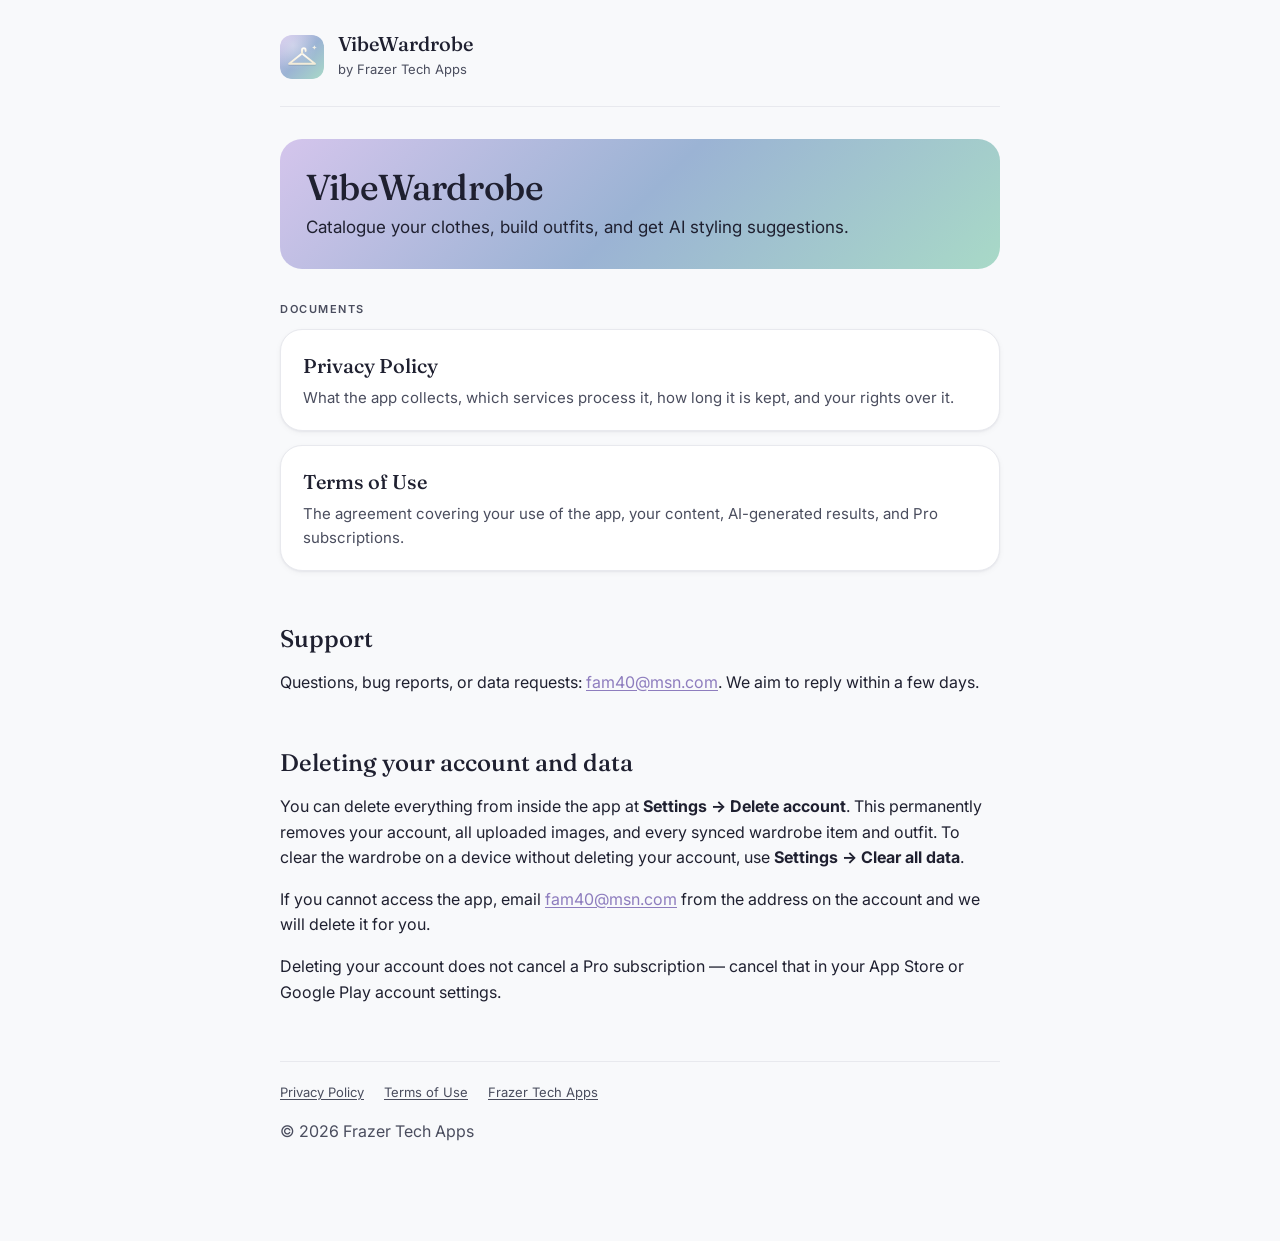
==== vibewardrobe/index.html @ 7912d41c "Publish VibeWardrobe legal documents as GitHub Pages Sets frazertechapps up as the document site for" ====
<!DOCTYPE html>
<html lang="en-GB">
<head>
<meta charset="utf-8">
<meta name="viewport" content="width=device-width, initial-scale=1">
<title>VibeWardrobe — Legal &amp; Support</title>
<meta name="description" content="Privacy policy, terms of use, and support contact for the VibeWardrobe app.">
<link rel="icon" href="../assets/vibewardrobe-icon.svg" type="image/svg+xml">
<link rel="alternate icon" href="../assets/vibewardrobe-icon-64.png">
<link rel="preconnect" href="https://fonts.googleapis.com">
<link rel="preconnect" href="https://fonts.gstatic.com" crossorigin>
<link href="https://fonts.googleapis.com/css2?family=Fraunces:opsz,wght@9..144,400;9..144,500;9..144,600&family=Inter:wght@400;500;600&display=swap" rel="stylesheet">
<link rel="stylesheet" href="../assets/style.css">
</head>
<body>
<div class="wrap">

<header class="masthead">
  <img src="../assets/vibewardrobe-icon.svg" alt="">
  <div class="titles">
    <span class="app">VibeWardrobe</span>
    <span class="publisher">by Frazer Tech Apps</span>
  </div>
</header>

<div class="hero">
  <h1>VibeWardrobe</h1>
  <p>Catalogue your clothes, build outfits, and get AI styling suggestions.</p>
</div>

<p class="eyebrow">Documents</p>

<a class="card" href="./privacy.html">
  <span class="card-title">Privacy Policy</span>
  <p>What the app collects, which services process it, how long it is kept, and your rights over it.</p>
</a>

<a class="card" href="./terms.html">
  <span class="card-title">Terms of Use</span>
  <p>The agreement covering your use of the app, your content, AI-generated results, and Pro subscriptions.</p>
</a>

<h2>Support</h2>
<p>Questions, bug reports, or data requests: <a href="mailto:fam40@msn.com">fam40@msn.com</a>. We aim to reply within a few days.</p>

<h2>Deleting your account and data</h2>
<p>You can delete everything from inside the app at <strong>Settings → Delete account</strong>. This permanently removes your account, all uploaded images, and every synced wardrobe item and outfit. To clear the wardrobe on a device without deleting your account, use <strong>Settings → Clear all data</strong>.</p>
<p>If you cannot access the app, email <a href="mailto:fam40@msn.com">fam40@msn.com</a> from the address on the account and we will delete it for you.</p>
<p>Deleting your account does not cancel a Pro subscription — cancel that in your App Store or Google Play account settings.</p>

<footer class="footer">
  <nav>
    <a href="./privacy.html">Privacy Policy</a>
    <a href="./terms.html">Terms of Use</a>
    <a href="../">Frazer Tech Apps</a>
  </nav>
  <p>© 2026 Frazer Tech Apps</p>
</footer>

</div>
</body>
</html>
---- assets/style.css ----
/*
 * Shared styling for the Frazer Tech Apps document site.
 *
 * Palette and type scale follow the VibeWardrobe brand reference
 * (rork-vibewardrobe/BRANDING.md). Fonts are loaded from Google Fonts
 * where available and fall back to system faces everywhere else, so the
 * pages stay readable offline and in App Store review tooling.
 */

:root {
  color-scheme: light dark;

  --vw-lavender-300: #B8A9D9;
  --vw-lavender-500: #8E7DBE;
  --vw-lavender-700: #6A5C95;
  --vw-mint-200: #B8DDD0;
  --vw-cream-50: #FFFDF7;
  --vw-cream-100: #F5EFE0;

  --vw-ink: #1F2030;
  --vw-slate: #4A4D5E;
  --vw-cloud: #E8E9EE;
  --vw-snow: #F8F9FB;
  --vw-white: #FFFFFF;

  --vw-font-display: "Fraunces", "Cormorant Garamond", Georgia, serif;
  --vw-font-body: "Inter", system-ui, -apple-system, "Segoe UI", Roboto, sans-serif;

  --vw-bg: var(--vw-snow);
  --vw-surface: var(--vw-white);
  --vw-text: var(--vw-ink);
  --vw-text-muted: var(--vw-slate);
  --vw-border: var(--vw-cloud);
  --vw-accent: var(--vw-lavender-500);
  --vw-gradient: linear-gradient(135deg, #D4C5EC 0%, #9BB3D4 50%, #A8D9C7 100%);

  --vw-r-md: 14px;
  --vw-r-lg: 22px;
  --vw-r-pill: 999px;
  --vw-shadow-1: 0 1px 2px rgba(31, 32, 48, .06), 0 2px 6px rgba(31, 32, 48, .04);
}

@media (prefers-color-scheme: dark) {
  :root {
    --vw-bg: #14151E;
    --vw-surface: #1F2030;
    --vw-text: #F5EFE0;
    --vw-text-muted: #A8AAB8;
    --vw-border: #2D2E3F;
    --vw-accent: var(--vw-lavender-300);
    --vw-gradient: linear-gradient(135deg, #3A3450 0%, #2A3A52 50%, #2D4A44 100%);
    --vw-shadow-1: 0 1px 2px rgba(0, 0, 0, .3), 0 2px 6px rgba(0, 0, 0, .2);
  }
}

*, *::before, *::after { box-sizing: border-box; }

body {
  margin: 0;
  font-family: var(--vw-font-body);
  font-size: 16px;
  line-height: 1.6;
  color: var(--vw-text);
  background: var(--vw-bg);
  -webkit-font-smoothing: antialiased;
}

.wrap {
  max-width: 760px;
  margin: 0 auto;
  padding: 32px 20px 80px;
}

/* ---------- Header ---------- */

.masthead {
  display: flex;
  align-items: center;
  gap: 14px;
  padding-bottom: 24px;
  margin-bottom: 32px;
  border-bottom: 1px solid var(--vw-border);
}

.masthead img {
  width: 44px;
  height: 44px;
  border-radius: 12px;
  flex-shrink: 0;
}

.masthead .titles { min-width: 0; }

.masthead .app {
  font-family: var(--vw-font-display);
  font-size: 20px;
  font-weight: 500;
  line-height: 1.2;
  display: block;
}

.masthead .publisher {
  font-size: 13px;
  color: var(--vw-text-muted);
}

.masthead a { color: inherit; text-decoration: none; }
.masthead a:hover { color: var(--vw-accent); }

/* ---------- Typography ---------- */

h1 {
  font-family: var(--vw-font-display);
  font-size: 36px;
  font-weight: 500;
  line-height: 1.15;
  letter-spacing: -0.01em;
  margin: 0 0 8px;
}

h2 {
  font-family: var(--vw-font-display);
  font-size: 24px;
  font-weight: 500;
  line-height: 1.25;
  margin: 2.2em 0 0.6em;
}

h3 {
  font-family: var(--vw-font-body);
  font-size: 17px;
  font-weight: 600;
  margin: 1.8em 0 0.4em;
}

p, li { font-size: 16px; }
ul, ol { padding-left: 22px; }
li { margin-bottom: 6px; }

a { color: var(--vw-accent); text-underline-offset: 2px; }
a:hover { color: var(--vw-lavender-700); }

@media (prefers-color-scheme: dark) {
  a:hover { color: var(--vw-cream-100); }
}

.updated {
  color: var(--vw-text-muted);
  font-size: 13px;
  margin: 0 0 28px;
}

.lede {
  font-size: 18px;
  line-height: 1.55;
  color: var(--vw-text);
}

.eyebrow {
  font-size: 11px;
  font-weight: 600;
  letter-spacing: 0.14em;
  text-transform: uppercase;
  color: var(--vw-text-muted);
  margin: 0 0 10px;
}

/* ---------- Tables ---------- */

.table-scroll {
  overflow-x: auto;
  margin: 20px 0;
  border: 1px solid var(--vw-border);
  border-radius: var(--vw-r-md);
  background: var(--vw-surface);
}

table {
  border-collapse: collapse;
  width: 100%;
  min-width: 520px;
  font-size: 15px;
}

th, td {
  text-align: left;
  padding: 12px 14px;
  border-bottom: 1px solid var(--vw-border);
  vertical-align: top;
}

th {
  font-weight: 600;
  font-size: 13px;
  letter-spacing: 0.02em;
  color: var(--vw-text-muted);
}

tr:last-child td { border-bottom: none; }

/* ---------- Cards ---------- */

.card {
  display: block;
  padding: 20px 22px;
  border: 1px solid var(--vw-border);
  border-radius: var(--vw-r-lg);
  background: var(--vw-surface);
  box-shadow: var(--vw-shadow-1);
  text-decoration: none;
  color: inherit;
  margin-bottom: 14px;
}

a.card:hover { border-color: var(--vw-accent); }

.card .card-title {
  font-family: var(--vw-font-display);
  font-size: 20px;
  font-weight: 500;
  display: block;
  margin-bottom: 4px;
}

.card p { margin: 0; color: var(--vw-text-muted); font-size: 15px; }

.hero {
  background: var(--vw-gradient);
  border-radius: var(--vw-r-lg);
  padding: 28px 26px;
  margin-bottom: 32px;
  color: var(--vw-ink);
}

@media (prefers-color-scheme: dark) {
  .hero { color: var(--vw-cream-100); }
}

.hero h1 { margin-bottom: 6px; }
.hero p { margin: 0; font-size: 17px; }

/* ---------- Footer ---------- */

.footer {
  margin-top: 56px;
  padding-top: 20px;
  border-top: 1px solid var(--vw-border);
  font-size: 13px;
  color: var(--vw-text-muted);
}

.footer a { color: var(--vw-text-muted); }
.footer nav { margin-bottom: 8px; }
.footer nav a { margin-right: 16px; }

@media (max-width: 480px) {
  h1 { font-size: 30px; }
  h2 { font-size: 21px; }
  .wrap { padding: 24px 16px 64px; }
}
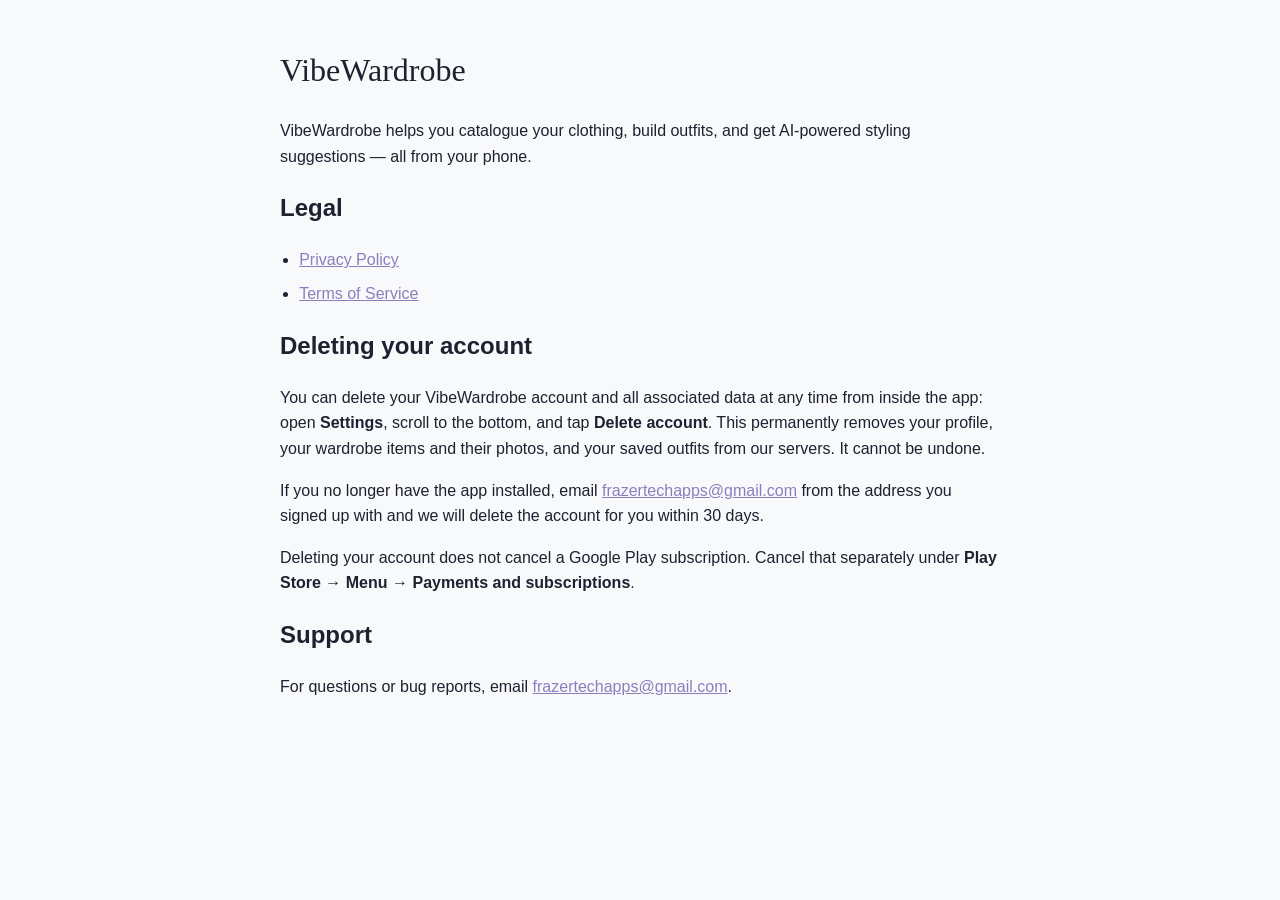
==== commit 92bdefbe: "Add VibeWardrobe support, privacy and terms pages Copied from rork-vibewardrobe/docs so the public p" ====
--- a/vibewardrobe/index.html
+++ b/vibewardrobe/index.html
@@ -1,62 +1,36 @@
 <!DOCTYPE html>
-<html lang="en-GB">
+<html lang="en">
 <head>
 <meta charset="utf-8">
 <meta name="viewport" content="width=device-width, initial-scale=1">
-<title>VibeWardrobe — Legal &amp; Support</title>
-<meta name="description" content="Privacy policy, terms of use, and support contact for the VibeWardrobe app.">
-<link rel="icon" href="../assets/vibewardrobe-icon.svg" type="image/svg+xml">
-<link rel="alternate icon" href="../assets/vibewardrobe-icon-64.png">
-<link rel="preconnect" href="https://fonts.googleapis.com">
-<link rel="preconnect" href="https://fonts.gstatic.com" crossorigin>
-<link href="https://fonts.googleapis.com/css2?family=Fraunces:opsz,wght@9..144,400;9..144,500;9..144,600&family=Inter:wght@400;500;600&display=swap" rel="stylesheet">
-<link rel="stylesheet" href="../assets/style.css">
+<title>VibeWardrobe</title>
+<style>
+  :root { color-scheme: light dark; }
+  body { font-family: -apple-system, "Segoe UI", Roboto, sans-serif; max-width: 720px; margin: 0 auto; padding: 24px 20px 64px; line-height: 1.6; color: #1F2030; background: #F8F9FB; }
+  @media (prefers-color-scheme: dark) { body { color: #ECECF4; background: #17171E; } }
+  h1 { font-family: Georgia, serif; font-weight: 500; }
+  ul { padding-left: 1.2em; }
+  li { margin-bottom: 0.5em; }
+  a { color: #8E7DBE; }
+</style>
 </head>
 <body>
-<div class="wrap">
+<h1>VibeWardrobe</h1>
 
-<header class="masthead">
-  <img src="../assets/vibewardrobe-icon.svg" alt="">
-  <div class="titles">
-    <span class="app">VibeWardrobe</span>
-    <span class="publisher">by Frazer Tech Apps</span>
-  </div>
-</header>
+<p>VibeWardrobe helps you catalogue your clothing, build outfits, and get AI-powered styling suggestions — all from your phone.</p>
 
-<div class="hero">
-  <h1>VibeWardrobe</h1>
-  <p>Catalogue your clothes, build outfits, and get AI styling suggestions.</p>
-</div>
+<h2>Legal</h2>
+<ul>
+  <li><a href="./privacy.html">Privacy Policy</a></li>
+  <li><a href="./terms.html">Terms of Service</a></li>
+</ul>
 
-<p class="eyebrow">Documents</p>
-
-<a class="card" href="./privacy.html">
-  <span class="card-title">Privacy Policy</span>
-  <p>What the app collects, which services process it, how long it is kept, and your rights over it.</p>
-</a>
-
-<a class="card" href="./terms.html">
-  <span class="card-title">Terms of Use</span>
-  <p>The agreement covering your use of the app, your content, AI-generated results, and Pro subscriptions.</p>
-</a>
+<h2 id="delete-account">Deleting your account</h2>
+<p>You can delete your VibeWardrobe account and all associated data at any time from inside the app: open <strong>Settings</strong>, scroll to the bottom, and tap <strong>Delete account</strong>. This permanently removes your profile, your wardrobe items and their photos, and your saved outfits from our servers. It cannot be undone.</p>
+<p>If you no longer have the app installed, email <a href="mailto:frazertechapps@gmail.com">frazertechapps@gmail.com</a> from the address you signed up with and we will delete the account for you within 30 days.</p>
+<p>Deleting your account does not cancel a Google Play subscription. Cancel that separately under <strong>Play Store &rarr; Menu &rarr; Payments and subscriptions</strong>.</p>
 
 <h2>Support</h2>
-<p>Questions, bug reports, or data requests: <a href="mailto:fam40@msn.com">fam40@msn.com</a>. We aim to reply within a few days.</p>
-
-<h2>Deleting your account and data</h2>
-<p>You can delete everything from inside the app at <strong>Settings → Delete account</strong>. This permanently removes your account, all uploaded images, and every synced wardrobe item and outfit. To clear the wardrobe on a device without deleting your account, use <strong>Settings → Clear all data</strong>.</p>
-<p>If you cannot access the app, email <a href="mailto:fam40@msn.com">fam40@msn.com</a> from the address on the account and we will delete it for you.</p>
-<p>Deleting your account does not cancel a Pro subscription — cancel that in your App Store or Google Play account settings.</p>
-
-<footer class="footer">
-  <nav>
-    <a href="./privacy.html">Privacy Policy</a>
-    <a href="./terms.html">Terms of Use</a>
-    <a href="../">Frazer Tech Apps</a>
-  </nav>
-  <p>© 2026 Frazer Tech Apps</p>
-</footer>
-
-</div>
+<p>For questions or bug reports, email <a href="mailto:frazertechapps@gmail.com">frazertechapps@gmail.com</a>.</p>
 </body>
 </html>
